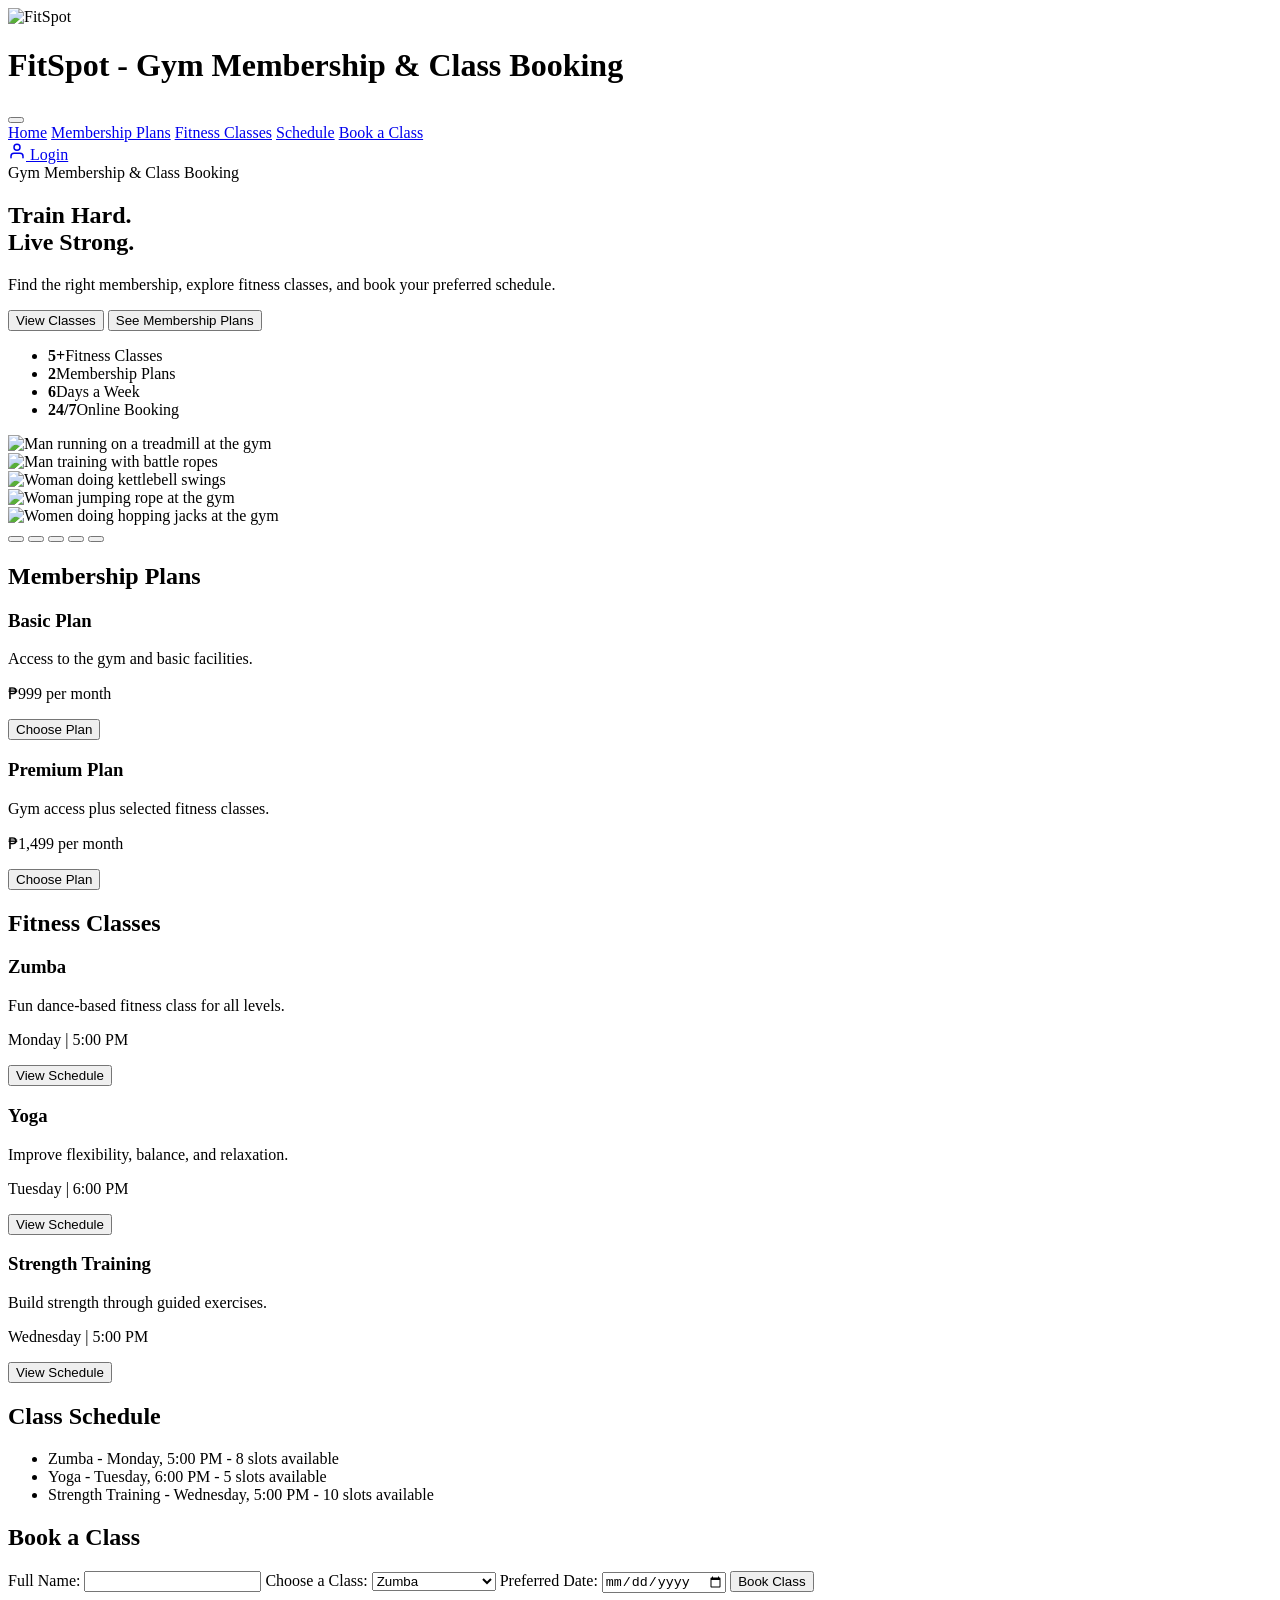
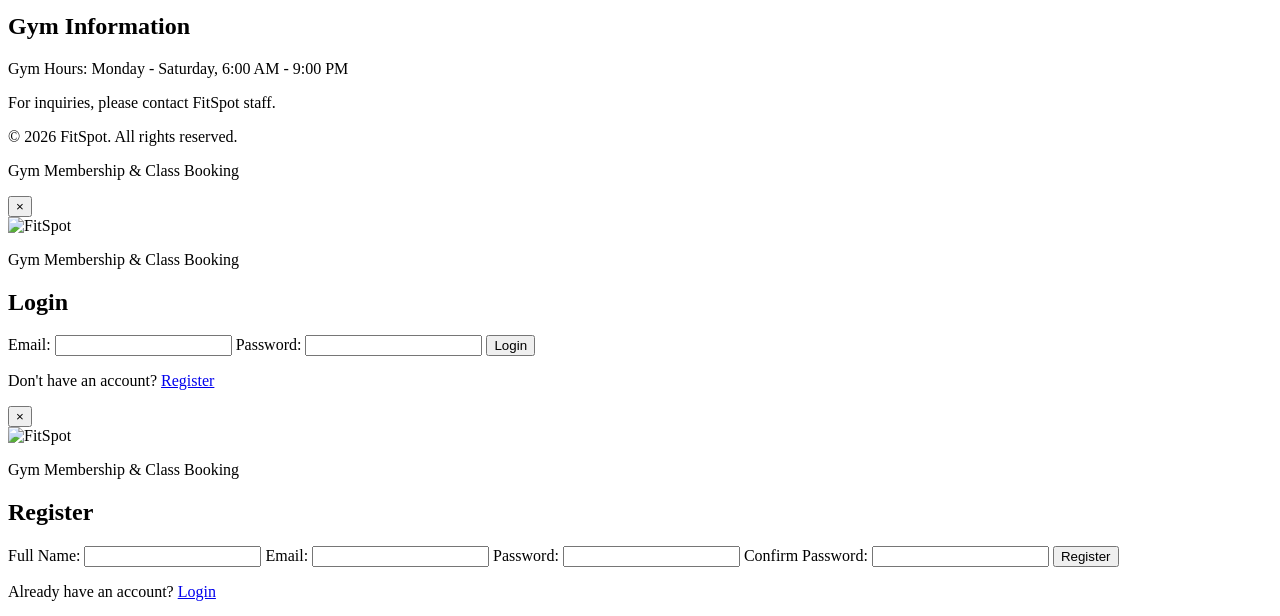
==== index.html @ dcf477d7 "Refactor navigation menu for improved accessibility and usability" ====
<!DOCTYPE html>
<html lang="en">
<head>
    <meta charset="UTF-8">
    <meta name="viewport" content="width=device-width, initial-scale=1.0">
    <link rel="icon" href="images/fitstop_white_logo.png" type="image/png">
    <link rel="stylesheet" href="css/style.css">
    <title>FitSpot</title>
</head>
<body>
<header>
        <div class="brand">
            <img src="images/fitstop_white_logo.png" alt="FitSpot">
            <h1 class="visually-hidden">FitSpot - Gym Membership &amp; Class Booking</h1>
        </div>

        <button type="button" class="home-menu-toggle" aria-label="Open navigation menu" aria-expanded="false" aria-controls="home-navigation">
            <span></span>
            <span></span>
            <span></span>
        </button>

        <nav id="home-navigation">
            <a href="index.html">Home</a>
            <a href="#membership">Membership Plans</a>
            <a href="#classes">Fitness Classes</a>
            <a href="#schedule">Schedule</a>
            <a href="#booking">Book a Class</a>
        </nav>

        <div class="header-actions">
            <a href="#login-popup" class="login-link">
                <svg xmlns="http://www.w3.org/2000/svg" width="18" height="18" viewBox="0 0 24 24" fill="none" stroke="currentColor" stroke-width="2" stroke-linecap="round" stroke-linejoin="round" aria-hidden="true"><path d="M20 21v-2a4 4 0 0 0-4-4H8a4 4 0 0 0-4 4v2"/><circle cx="12" cy="7" r="4"/></svg>
                Login
            </a>
        </div>
    </header>


<main>
<section class="hero">
    <div class="hero-inner">
        <div class="hero-content">
            <span class="hero-badge">Gym Membership &amp; Class Booking</span>

            <h2>Train Hard.<br><span>Live Strong.</span></h2>

            <p>
                Find the right membership, explore fitness classes,
                and book your preferred schedule.
            </p>

            <div class="hero-actions">
                <button class="btn-primary">View Classes</button>
                <button class="btn-outline">See Membership Plans</button>
            </div>

            <ul class="hero-stats">
                <li><strong>5+</strong><span>Fitness Classes</span></li>
                <li><strong>2</strong><span>Membership Plans</span></li>
                <li><strong>6</strong><span>Days a Week</span></li>
                <li><strong>24/7</strong><span>Online Booking</span></li>
            </ul>
        </div>

        <div class="hero-media">
            <div class="hero-carousel" id="hero-carousel">
                <div class="hero-slide is-active">
                    <img src="images/jogging.jpg" alt="Man running on a treadmill at the gym">
                </div>
                <div class="hero-slide">
                    <img src="images/rope.jpg" alt="Man training with battle ropes">
                </div>
                <div class="hero-slide">
                    <img src="images/kettlebellswings.jpg" alt="Woman doing kettlebell swings">
                </div>
                <div class="hero-slide">
                    <img src="images/jumping.jpg" alt="Woman jumping rope at the gym">
                </div>
                <div class="hero-slide">
                    <img src="images/hop.jpg" alt="Women doing hopping jacks at the gym">
                </div>
            </div>

            <div class="hero-dots">
                <button type="button" class="hero-dot is-active" data-slide="0" aria-label="Show slide 1"></button>
                <button type="button" class="hero-dot" data-slide="1" aria-label="Show slide 2"></button>
                <button type="button" class="hero-dot" data-slide="2" aria-label="Show slide 3"></button>
                <button type="button" class="hero-dot" data-slide="3" aria-label="Show slide 4"></button>
                <button type="button" class="hero-dot" data-slide="4" aria-label="Show slide 5"></button>
            </div>
        </div>
    </div>
</section>
<section id="membership">
    <h2>Membership Plans</h2>

    <article>
        <h3>Basic Plan</h3>
        <p>Access to the gym and basic facilities.</p>
        <p>₱999 per month</p>
        <button>Choose Plan</button>
    </article>

    <article>
        <h3>Premium Plan</h3>
        <p>Gym access plus selected fitness classes.</p>
        <p>₱1,499 per month</p>
        <button>Choose Plan</button>
    </article>

</section>
<section id="classes">
    <h2>Fitness Classes</h2>

    <article>
        <h3>Zumba</h3>
        <p>Fun dance-based fitness class for all levels.</p>
        <p>Monday | 5:00 PM</p>
        <button>View Schedule</button>
    </article>

    <article>
        <h3>Yoga</h3>
        <p>Improve flexibility, balance, and relaxation.</p>
        <p>Tuesday | 6:00 PM</p>
        <button>View Schedule</button>
    </article>

    <article>
        <h3>Strength Training</h3>
        <p>Build strength through guided exercises.</p>
        <p>Wednesday | 5:00 PM</p>
        <button>View Schedule</button>
    </article>

</section>
<section id="schedule">
    <h2>Class Schedule</h2>

    <ul>
        <li>Zumba - Monday, 5:00 PM - 8 slots available</li>
        <li>Yoga - Tuesday, 6:00 PM - 5 slots available</li>
        <li>Strength Training - Wednesday, 5:00 PM - 10 slots available</li>
    </ul>

</section>
<section id="booking">
    <h2>Book a Class</h2>

    <form id="booking-form">
        <label for="name">Full Name:</label>
        <input type="text" id="name" name="name" autocomplete="name">

        <label for="class">Choose a Class:</label>
        <select id="class" name="class">
            <option>Zumba</option>
            <option>Yoga</option>
            <option>Strength Training</option>
        </select>

        <label for="date">Preferred Date:</label>
        <input type="date" id="date" name="date">

        <button type="submit">Book Class</button>

        <p class="form-message" id="booking-form-message" hidden></p>
    </form>

</section>
<aside>
    <h2>Gym Information</h2>

    <p>Gym Hours: Monday - Saturday, 6:00 AM - 9:00 PM</p>
    <p>For inquiries, please contact FitSpot staff.</p>
</aside>
</main>
<footer>
    <p>&copy; 2026 FitSpot. All rights reserved.</p>
    <p>Gym Membership & Class Booking</p>
</footer>

<div class="modal-overlay" id="login-popup" aria-hidden="true">
    <div class="modal auth-card" role="dialog" aria-modal="true" aria-labelledby="login-popup-title">
        <button class="modal-close" type="button" aria-label="Close">&times;</button>

        <div class="modal-brand">
            <img src="images/fitstop_white_logo.png" alt="FitSpot">
            <p>Gym Membership &amp; Class Booking</p>
        </div>

        <div class="modal-body">
            <h2 id="login-popup-title">Login</h2>

            <form id="popup-login-form">
                <label for="popup-email">Email:</label>
                <input type="email" id="popup-email" name="popup-email" autocomplete="email" required>

                <label for="popup-password">Password:</label>
                <input type="password" id="popup-password" name="popup-password" autocomplete="current-password" required>

                <button type="submit">Login</button>

                <p class="form-message" id="popup-login-message" hidden></p>
            </form>

            <p class="card-note">Don't have an account? <a href="#register-popup" class="modal-switch">Register</a></p>
        </div>
    </div>
</div>

<div class="modal-overlay" id="register-popup" aria-hidden="true">
    <div class="modal auth-card" role="dialog" aria-modal="true" aria-labelledby="register-popup-title">
        <button class="modal-close" type="button" aria-label="Close">&times;</button>

        <div class="modal-brand">
            <img src="images/fitstop_white_logo.png" alt="FitSpot">
            <p>Gym Membership &amp; Class Booking</p>
        </div>

        <div class="modal-body">
            <h2 id="register-popup-title">Register</h2>

            <form id="popup-register-form">
                <label for="popup-name">Full Name:</label>
                <input type="text" id="popup-name" name="popup-name" autocomplete="name">

                <label for="popup-reg-email">Email:</label>
                <input type="email" id="popup-reg-email" name="popup-reg-email" autocomplete="email">

                <label for="popup-reg-password">Password:</label>
                <input type="password" id="popup-reg-password" name="popup-reg-password" autocomplete="new-password">

                <label for="popup-confirm-password">Confirm Password:</label>
                <input type="password" id="popup-confirm-password" name="popup-confirm-password" autocomplete="new-password">

                <button type="submit">Register</button>

                <p class="form-message" id="popup-register-message" hidden></p>
            </form>

            <p class="card-note">Already have an account? <a href="#login-popup" class="modal-switch">Login</a></p>
        </div>
    </div>
</div>

<script src="js/toast.js" defer></script>
<script src="js/api.js" defer></script>
    <script src="js/script.js" defer></script>
</body>
</html>
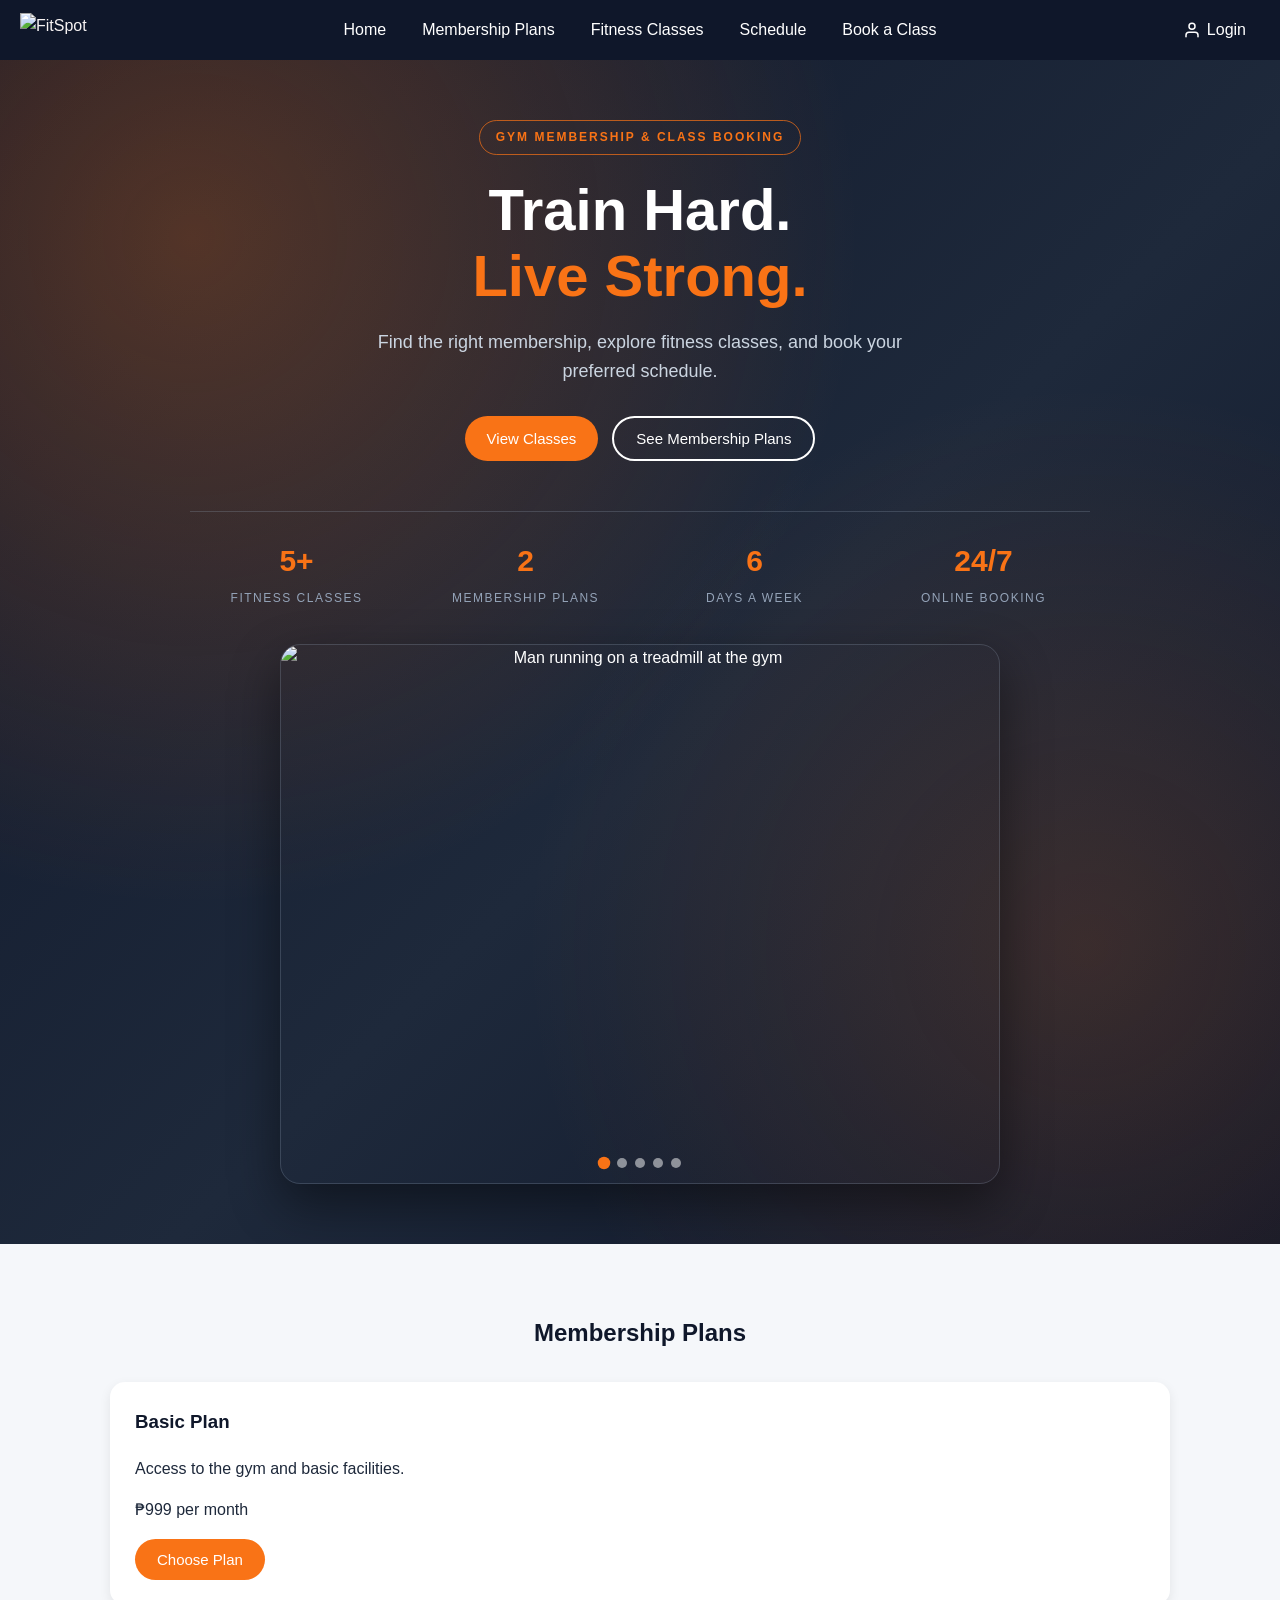
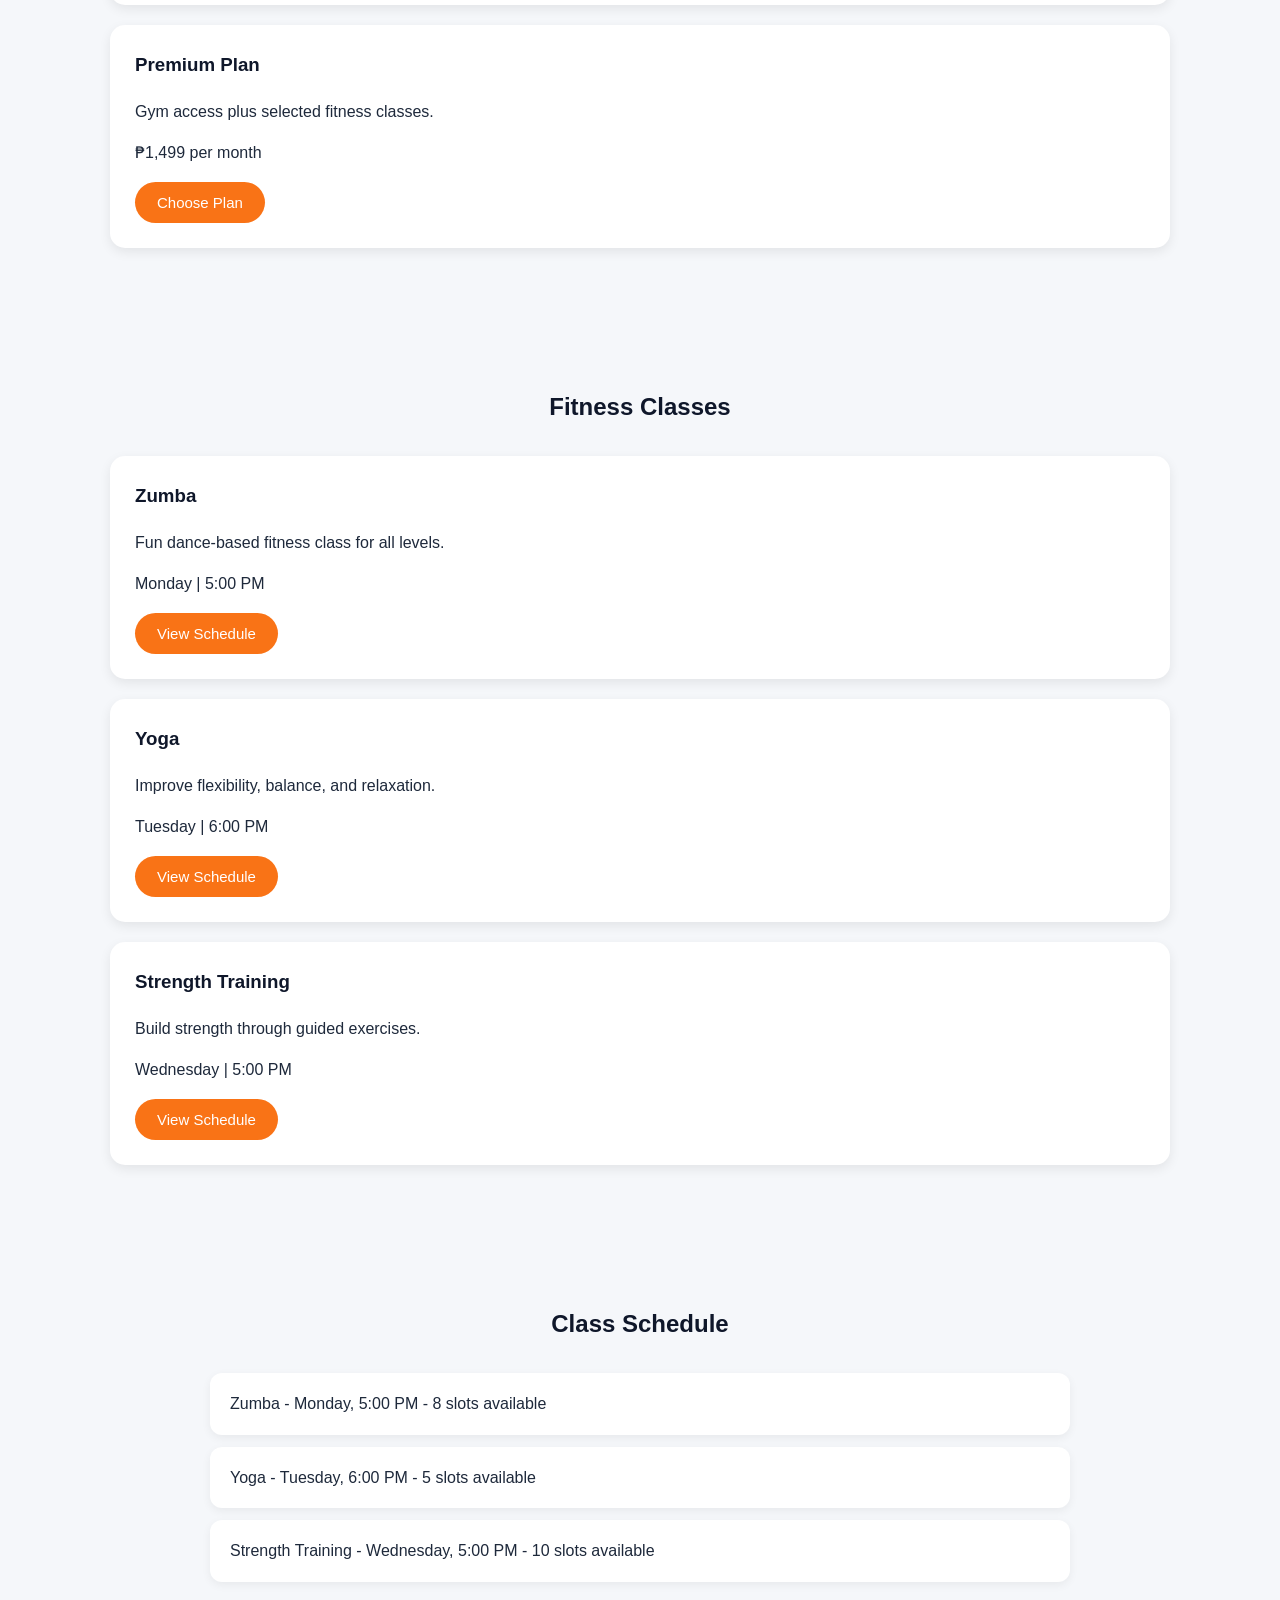
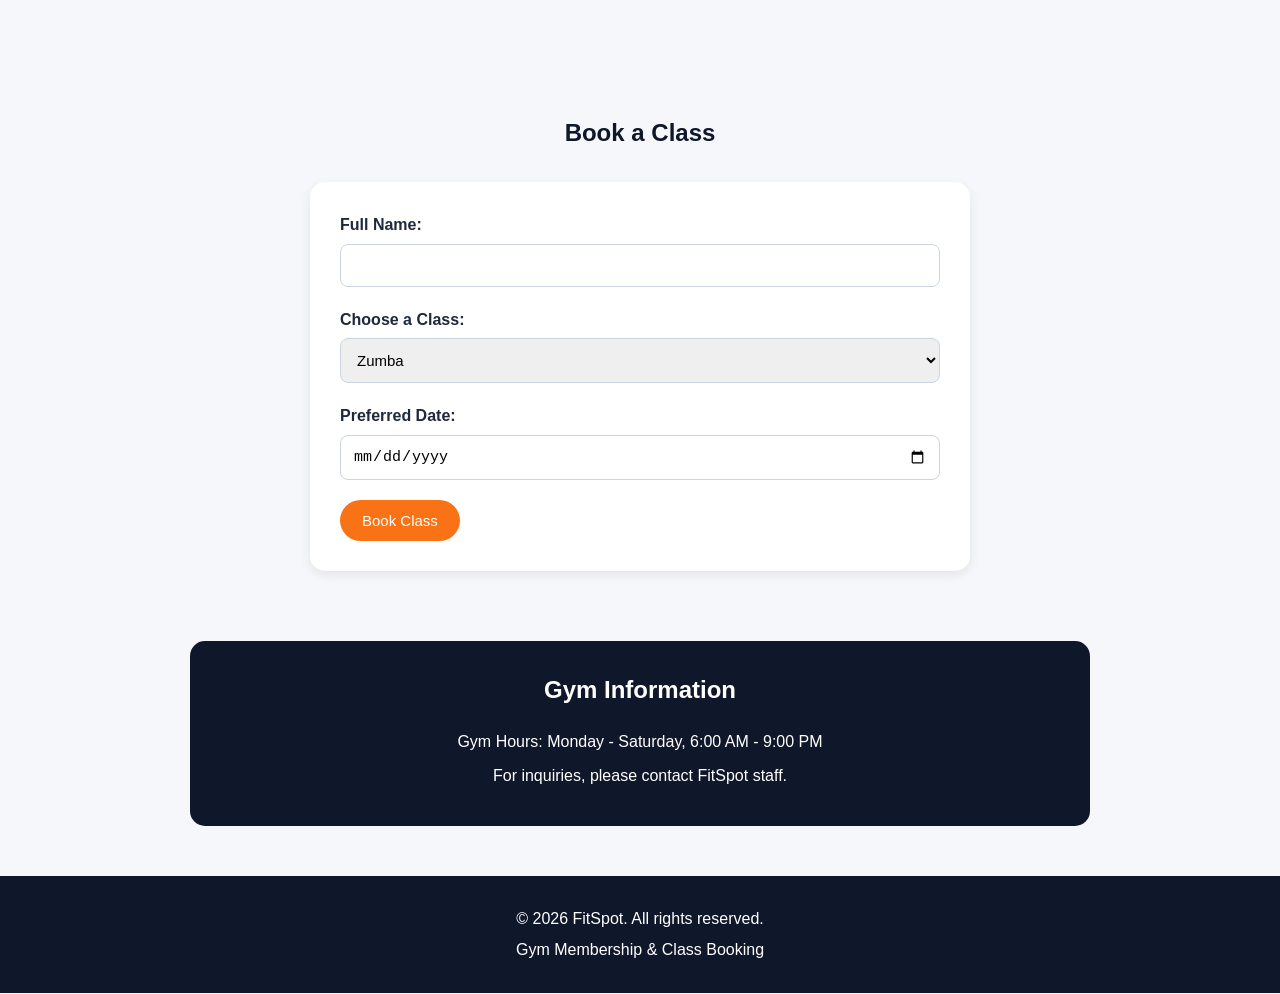
==== commit 2522f3b3: "Add data attributes to hero section buttons for improved navigation targeting" ====
--- a/index.html
+++ b/index.html
@@ -51,8 +51,8 @@
             </p>
 
             <div class="hero-actions">
-                <button class="btn-primary">View Classes</button>
-                <button class="btn-outline">See Membership Plans</button>
+                <button type="button" class="btn-primary" data-home-target="classes">View Classes</button>
+                <button type="button" class="btn-outline" data-home-target="membership">See Membership Plans</button>
             </div>
 
             <ul class="hero-stats">
--- a/css/style.css
+++ b/css/style.css
@@ -0,0 +1,1080 @@
+/* ===== GENERAL ===== */
+
+* {
+    box-sizing: border-box;
+}
+
+body {
+    margin: 0;
+    font-family: Arial, sans-serif;
+    background-color: #f5f7fa;
+    color: #1e293b;
+    line-height: 1.6;
+    overflow-x: hidden;
+}
+
+/* ===== HEADER ===== */
+
+header {
+    background-color: #0f172a;
+    color: rgb(247, 243, 243);
+    padding: 10px 20px;
+    display: grid;
+    grid-template-columns: 1fr auto 1fr;
+    align-items: center;
+    gap: 15px;
+    position: sticky;
+    top: 0;
+    z-index: 100;
+}
+
+header .brand {
+    justify-self: start;
+    text-align: left;
+}
+
+header .brand img {
+    display: block;
+    height: 34px;
+    width: auto;
+}
+
+.visually-hidden {
+    position: absolute;
+    width: 1px;
+    height: 1px;
+    margin: -1px;
+    padding: 0;
+    overflow: hidden;
+    clip: rect(0, 0, 0, 0);
+    white-space: nowrap;
+    border: 0;
+}
+
+header .header-actions {
+    justify-self: end;
+    display: flex;
+    align-items: center;
+    gap: 10px;
+}
+
+.home-menu-toggle {
+    display: none;
+    width: 42px;
+    height: 42px;
+    padding: 10px;
+    border: 0;
+    border-radius: 8px;
+    background-color: #1e293b;
+    flex-direction: column;
+    justify-content: space-between;
+}
+
+.home-menu-toggle span {
+    display: block;
+    width: 100%;
+    height: 2px;
+    border-radius: 2px;
+    background-color: white;
+}
+
+.login-link {
+    display: flex;
+    align-items: center;
+    gap: 6px;
+    color: white;
+    text-decoration: none;
+    padding: 7px 14px;
+    border-radius: 20px;
+    white-space: nowrap;
+}
+
+.login-link:hover {
+    background-color: #f97316;
+}
+
+header h1 {
+    margin: 0;
+    font-size: 36px;
+}
+
+header p {
+    margin: 5px 0 0;
+}
+
+/* ===== NAVIGATION ===== */
+
+nav {
+    display: flex;
+    justify-content: center;
+    flex-wrap: wrap;
+    gap: 10px;
+}
+
+nav a {
+    color: white;
+    text-decoration: none;
+    padding: 7px 13px;
+    border-radius: 20px;
+}
+
+nav a:hover {
+    background-color: #f97316;
+}
+
+@media (max-width: 768px) {
+    header {
+        display: flex;
+        flex-wrap: wrap;
+        align-items: center;
+        justify-content: space-between;
+        text-align: left;
+        position: sticky;
+        padding: 14px 16px 18px;
+    }
+
+    header .brand {
+        flex: 1 1 auto;
+        min-width: 0;
+        align-self: center;
+        text-align: left;
+    }
+
+    header .header-actions {
+        order: 2;
+        flex: 0 0 auto;
+        justify-content: flex-end;
+        margin-top: 0;
+        margin-right: 2px;
+    }
+
+    .home-menu-toggle {
+        order: 3;
+        display: flex;
+        align-self: center;
+    }
+
+    nav {
+        order: 4;
+        display: none;
+        flex: 0 0 100%;
+        width: 100%;
+        margin-top: 8px;
+        padding-top: 8px;
+        border-top: 1px solid #1e293b;
+    }
+
+    header.is-menu-open nav {
+        display: grid;
+        grid-template-columns: repeat(2, minmax(0, 1fr));
+        gap: 6px;
+    }
+
+    nav a {
+        padding: 8px 6px;
+        font-size: 14px;
+    }
+
+    header.is-menu-open nav a:last-child {
+        grid-column: 1 / -1;
+    }
+
+    .hero {
+        min-height: auto;
+        padding: 48px 20px 56px;
+    }
+
+    .hero-inner {
+        width: min(100%, 520px);
+        grid-template-columns: 1fr;
+        gap: 35px;
+    }
+
+    .hero-content {
+        width: 100%;
+        text-align: center;
+    }
+
+    .hero-badge {
+        max-width: 100%;
+        margin-bottom: 18px;
+    }
+
+    .hero h2 {
+        font-size: clamp(40px, 12vw, 52px);
+    }
+
+    .hero p {
+        margin: 0 auto 30px;
+    }
+
+    .hero-actions,
+    .hero-stats {
+        justify-content: center;
+    }
+
+    .hero-actions {
+        flex-direction: column;
+        align-items: stretch;
+        max-width: 280px;
+        margin: 0 auto 30px;
+    }
+
+    .hero-actions button {
+        width: 100%;
+    }
+
+    .hero-stats li {
+        align-items: center;
+    }
+
+    .hero-media {
+        width: 100%;
+        max-width: 420px;
+        margin: 0 auto;
+    }
+
+    .hero-stats {
+        gap: 25px;
+    }
+
+    .hero-stats strong {
+        font-size: 24px;
+    }
+}
+
+/* ===== HERO SECTION ===== */
+
+.hero {
+    position: relative;
+    overflow: hidden;
+    text-align: center;
+    padding: 60px 20px;
+    min-height: calc(100vh - 100px);
+    min-height: calc(100dvh - 100px);
+    display: flex;
+    align-items: center;
+    justify-content: center;
+    color: white;
+    background:
+        radial-gradient(circle at 15% 15%, rgba(249, 115, 22, 0.28), transparent 45%),
+        radial-gradient(circle at 85% 75%, rgba(249, 115, 22, 0.16), transparent 40%),
+        linear-gradient(135deg, #0f172a 0%, #1e293b 55%, #0f172a 100%);
+}
+
+.hero-inner {
+    position: relative;
+    width: 100%;
+    max-width: 900px;
+    margin: 0 auto;
+    display: grid;
+    grid-template-columns: minmax(0, 1fr);
+    gap: 36px;
+    align-items: center;
+}
+
+.hero-content {
+    position: relative;
+    text-align: center;
+}
+
+.hero-badge {
+    display: inline-block;
+    padding: 7px 16px;
+    border: 1px solid rgba(249, 115, 22, 0.7);
+    border-radius: 30px;
+    color: #f97316;
+    font-size: 12px;
+    font-weight: bold;
+    letter-spacing: 2px;
+    text-transform: uppercase;
+    margin-bottom: 22px;
+}
+
+.hero h2 {
+    margin: 0 0 18px;
+    font-size: clamp(36px, 6vw, 58px);
+    line-height: 1.15;
+    font-weight: 800;
+    color: white;
+}
+
+.hero h2 span {
+    color: #f97316;
+}
+
+.hero p {
+    max-width: 600px;
+    margin: 0 auto 30px;
+    font-size: 18px;
+    color: #cbd5e1;
+}
+
+.hero-actions {
+    display: flex;
+    justify-content: center;
+    flex-wrap: wrap;
+    gap: 14px;
+    margin-bottom: 50px;
+}
+
+.btn-outline {
+    background-color: transparent;
+    border: 2px solid white;
+}
+
+.btn-outline:hover {
+    background-color: white;
+    color: #0f172a;
+}
+
+.hero-stats {
+    list-style: none;
+    display: grid;
+    grid-template-columns: repeat(4, 1fr);
+    gap: 16px;
+    margin: 0;
+    padding: 25px 0 0;
+    border-top: 1px solid rgba(148, 163, 184, 0.25);
+}
+
+.hero-stats li {
+    display: flex;
+    flex-direction: column;
+    align-items: center;
+    gap: 4px;
+    min-width: 0;
+}
+
+.hero-stats strong {
+    font-size: 30px;
+    color: #f97316;
+}
+
+.hero-stats span {
+    font-size: 12px;
+    letter-spacing: 1.5px;
+    text-transform: uppercase;
+    color: #94a3b8;
+}
+
+.hero-media {
+    position: relative;
+    width: 100%;
+    max-width: 720px;
+    margin: 0 auto;
+}
+
+.hero-carousel {
+    position: relative;
+    width: 100%;
+    height: 540px;
+    border-radius: 20px;
+    overflow: hidden;
+    border: 1px solid rgba(148, 163, 184, 0.25);
+    box-shadow: 0 20px 50px rgba(0, 0, 0, 0.45);
+}
+
+.hero-slide {
+    position: absolute;
+    inset: 0;
+    opacity: 0;
+    transform: translateX(50px);
+    transition: opacity 0.7s ease, transform 0.7s ease;
+    pointer-events: none;
+}
+
+.hero-slide.is-active {
+    opacity: 1;
+    transform: translateX(0);
+    pointer-events: auto;
+}
+
+.hero-slide img {
+    display: block;
+    width: 100%;
+    height: 100%;
+    object-fit: cover;
+    object-position: center top;
+}
+
+.hero-dots {
+    position: absolute;
+    bottom: 16px;
+    left: 0;
+    right: 0;
+    display: flex;
+    justify-content: center;
+    gap: 8px;
+    z-index: 2;
+}
+
+.hero-dot {
+    width: 10px;
+    height: 10px;
+    padding: 0;
+    border: none;
+    border-radius: 50%;
+    background-color: rgba(255, 255, 255, 0.5);
+    cursor: pointer;
+    transition: background-color 0.2s ease, transform 0.2s ease;
+}
+
+.hero-dot:hover {
+    background-color: rgba(255, 255, 255, 0.85);
+    transform: none;
+}
+
+.hero-dot.is-active {
+    background-color: #f97316;
+    transform: scale(1.25);
+}
+
+/* ===== BUTTONS ===== */
+
+button {
+    background-color: #f97316;
+    color: white;
+    border: none;
+    padding: 12px 22px;
+    border-radius: 25px;
+    cursor: pointer;
+    font-size: 15px;
+    transition: background-color 0.2s ease, color 0.2s ease, transform 0.2s ease;
+}
+
+button:active {
+    transform: scale(0.97);
+}
+
+button:hover {
+    background-color: #ea580c;
+}
+/* ===== MEMBERSHIP SECTION ===== */
+
+#membership {
+    padding: 50px 20px;
+    max-width: 1100px;
+    margin: 0 auto;
+}
+
+#membership h2 {
+    text-align: center;
+    color: #0f172a;
+    margin-bottom: 30px;
+}
+
+#membership article {
+    background-color: white;
+    padding: 25px;
+    margin-bottom: 20px;
+    border-radius: 15px;
+    box-shadow: 0 4px 12px rgba(0, 0, 0, 0.08);
+}
+
+#membership article h3 {
+    color: #0f172a;
+    margin-top: 0;
+}
+
+#membership article:hover {
+    transform: translateY(-3px);
+    transition: 0.2s ease;
+}
+
+/* ===== FITNESS CLASSES ===== */
+
+#classes {
+    padding: 50px 20px;
+    max-width: 1100px;
+    margin: 0 auto;
+}
+
+#classes h2 {
+    text-align: center;
+    color: #0f172a;
+    margin-bottom: 30px;
+}
+
+#classes article {
+    background-color: white;
+    padding: 25px;
+    margin-bottom: 20px;
+    border-radius: 15px;
+    box-shadow: 0 4px 12px rgba(0, 0, 0, 0.08);
+}
+
+#classes article h3 {
+    color: #0f172a;
+    margin-top: 0;
+}
+
+#classes article:hover {
+    transform: translateY(-3px);
+    transition: 0.2s ease;
+}
+
+/* ===== CLASS SCHEDULE ===== */
+
+#schedule {
+    padding: 50px 20px;
+    max-width: 900px;
+    margin: 0 auto;
+}
+
+#schedule h2 {
+    text-align: center;
+    color: #0f172a;
+    margin-bottom: 30px;
+}
+
+#schedule ul {
+    list-style: none;
+    padding: 0;
+    margin: 0;
+}
+
+#schedule li {
+    background-color: white;
+    padding: 18px 20px;
+    margin-bottom: 12px;
+    border-radius: 12px;
+    box-shadow: 0 3px 10px rgba(0, 0, 0, 0.06);
+}
+
+#schedule li:hover {
+    transform: translateX(4px);
+    transition: 0.2s ease;
+}
+
+/* ===== BOOKING FORM ===== */
+
+#booking {
+    padding: 50px 20px;
+    max-width: 700px;
+    margin: 0 auto;
+}
+
+#booking h2 {
+    text-align: center;
+    color: #0f172a;
+    margin-bottom: 30px;
+}
+
+#booking form {
+    background-color: white;
+    padding: 30px;
+    border-radius: 15px;
+    box-shadow: 0 4px 12px rgba(0, 0, 0, 0.08);
+}
+
+#booking label {
+    display: block;
+    margin-bottom: 6px;
+    font-weight: bold;
+}
+
+#booking input,
+#booking select {
+    width: 100%;
+    padding: 12px;
+    margin-bottom: 20px;
+    border: 1px solid #cbd5e1;
+    border-radius: 8px;
+    font-size: 15px;
+}
+
+#booking input:focus,
+#booking select:focus {
+    outline: none;
+    border-color: #f97316;
+}
+
+/* ===== LOGIN ===== */
+
+/* ===== LOGIN / REGISTER PAGE ===== */
+
+.auth-page {
+    max-width: 950px;
+    margin: 0 auto;
+    padding: 50px 20px;
+    display: grid;
+    grid-template-columns: repeat(auto-fit, minmax(300px, 1fr));
+    gap: 25px;
+    align-items: start;
+}
+
+.auth-card {
+    background-color: white;
+    padding: 30px;
+    border-radius: 15px;
+    box-shadow: 0 4px 12px rgba(0, 0, 0, 0.08);
+}
+
+.auth-card h2 {
+    text-align: center;
+    color: #0f172a;
+    margin-top: 0;
+    margin-bottom: 25px;
+}
+
+.auth-card label {
+    display: block;
+    margin-bottom: 6px;
+    font-weight: bold;
+}
+
+.auth-card input {
+    width: 100%;
+    padding: 12px;
+    margin-bottom: 20px;
+    border: 1px solid #cbd5e1;
+    border-radius: 8px;
+    font-size: 15px;
+}
+
+.auth-card input:focus {
+    outline: none;
+    border-color: #f97316;
+}
+
+.card-note {
+    text-align: center;
+    font-size: 14px;
+    color: #475569;
+    margin-bottom: 0;
+}
+
+.card-note a {
+    color: #f97316;
+    font-weight: bold;
+    text-decoration: none;
+}
+
+.card-note a:hover {
+    text-decoration: underline;
+}
+
+.form-message {
+    margin: -8px 0 0;
+    font-size: 14px;
+    color: #dc2626;
+}
+
+.auth-card .form-message {
+    margin: 12px 0 0;
+}
+
+.form-message.is-success {
+    color: #16a34a;
+}
+
+/* ===== LOGIN POPUP ===== */
+
+.modal-overlay {
+    position: fixed;
+    inset: 0;
+    background-color: rgba(15, 23, 42, 0.75);
+    display: none;
+    align-items: center;
+    justify-content: center;
+    padding: 20px;
+    z-index: 1000;
+}
+
+.modal-overlay.is-open {
+    display: flex;
+}
+
+.modal {
+    position: relative;
+    display: flex;
+    width: 100%;
+    max-width: 600px;
+    max-height: 90vh;
+    padding: 0;
+    overflow: hidden;
+    animation: modal-in 0.2s ease;
+}
+
+.modal-brand {
+    flex: 0 0 190px;
+    display: flex;
+    flex-direction: column;
+    align-items: center;
+    justify-content: center;
+    gap: 12px;
+    padding: 24px 16px;
+    text-align: center;
+    background:
+        radial-gradient(circle at 30% 20%, rgba(249, 115, 22, 0.35), transparent 60%),
+        linear-gradient(160deg, #1e293b 0%, #0f172a 100%);
+}
+
+.modal-brand img {
+    display: block;
+    width: 100%;
+    max-width: 130px;
+    height: auto;
+}
+
+.modal-brand p {
+    margin: 0;
+    font-size: 11px;
+    font-weight: bold;
+    letter-spacing: 1px;
+    text-transform: uppercase;
+    color: #f97316;
+}
+
+.modal-body {
+    flex: 1;
+    min-width: 0;
+    padding: 24px;
+    overflow-y: auto;
+}
+
+.modal-body h2 {
+    font-size: 22px;
+    margin-bottom: 18px;
+}
+
+.modal-body label {
+    font-size: 14px;
+    margin-bottom: 5px;
+}
+
+.modal-body input {
+    padding: 9px 12px;
+    margin-bottom: 14px;
+    font-size: 14px;
+}
+
+@keyframes modal-in {
+    from {
+        opacity: 0;
+        transform: translateY(-15px) scale(0.97);
+    }
+    to {
+        opacity: 1;
+        transform: translateY(0) scale(1);
+    }
+}
+
+.modal-close {
+    position: absolute;
+    top: 10px;
+    right: 14px;
+    background: none;
+    border: none;
+    border-radius: 0;
+    padding: 0;
+    font-size: 28px;
+    line-height: 1;
+    color: #64748b;
+    cursor: pointer;
+}
+
+.modal-close:hover {
+    background: none;
+    color: #f97316;
+    transform: none;
+}
+
+.modal .card-note a {
+    cursor: pointer;
+}
+
+/* ===== GYM INFORMATION ===== */
+
+aside {
+    max-width: 900px;
+    margin: 20px auto;
+    padding: 30px 20px;
+    text-align: center;
+    background-color: #0f172a;
+    color: white;
+    border-radius: 15px;
+}
+
+aside h2 {
+    margin-top: 0;
+}
+
+aside p {
+    margin: 8px 0;
+}
+
+/* ===== FOOTER ===== */
+
+footer {
+    margin-top: 50px;
+    padding: 25px 20px;
+    text-align: center;
+    background-color: #0f172a;
+    color: white;
+}
+
+footer p {
+    margin: 5px 0;
+}
+
+/* ===== HERO - SMALL SCREENS ===== */
+
+@media (max-width: 768px) {
+    header {
+        gap: 10px;
+    }
+
+    .hero-carousel {
+        height: 360px;
+    }
+
+    .modal {
+        flex-direction: column;
+    }
+
+    .modal-brand {
+        flex: none;
+        width: 100%;
+        padding: 22px;
+        gap: 10px;
+    }
+
+    .modal-brand img {
+        max-width: 130px;
+    }
+
+    .hero-stats {
+        gap: 12px;
+    }
+
+    .hero-stats li {
+        align-items: center;
+        text-align: center;
+    }
+
+    .hero-stats strong {
+        font-size: 24px;
+    }
+
+    .hero-stats span {
+        font-size: 11px;
+        letter-spacing: 0.5px;
+    }
+}
+
+@media (max-width: 480px) {
+    header {
+        padding: 12px 12px 14px;
+    }
+
+    header .brand img {
+        height: 30px;
+    }
+
+    .login-link {
+        gap: 4px;
+        padding: 6px 8px;
+        font-size: 13px;
+    }
+
+    .login-link svg {
+        width: 16px;
+        height: 16px;
+    }
+
+    nav a {
+        font-size: 13px;
+    }
+
+    header .header-actions {
+        margin-top: 6px;
+    }
+
+    .hero {
+        padding: 38px 16px 48px;
+    }
+
+    .hero-inner {
+        width: 100%;
+    }
+
+    .hero-badge {
+        max-width: 100%;
+        padding: 6px 10px;
+        font-size: 10px;
+        letter-spacing: 1px;
+        overflow-wrap: anywhere;
+    }
+
+    .hero h2 {
+        font-size: 42px;
+    }
+
+    .hero p {
+        max-width: 280px;
+        font-size: 16px;
+    }
+
+    .hero-stats {
+        display: grid;
+        grid-template-columns: repeat(2, minmax(0, 1fr));
+        gap: 18px 12px;
+        width: 100%;
+        padding-top: 18px;
+    }
+
+    .hero-media {
+        width: 100%;
+    }
+
+    .hero-carousel {
+        height: 280px;
+    }
+
+    #membership article,
+    #classes article,
+    #membership article button,
+    #classes article button {
+        width: 100%;
+    }
+
+    #membership,
+    #classes,
+    #schedule {
+        padding: 40px 16px;
+    }
+
+    #membership h2,
+    #classes h2,
+    #schedule h2,
+    #booking h2 {
+        margin-bottom: 22px;
+        font-size: 24px;
+    }
+
+    #membership article,
+    #classes article {
+        padding: 20px;
+    }
+
+    #schedule li {
+        padding: 15px 16px;
+        overflow-wrap: anywhere;
+    }
+
+    #booking {
+        padding: 36px 12px;
+    }
+
+    #booking form {
+        padding: 22px 18px;
+    }
+
+    aside {
+        margin: 16px 12px;
+        padding: 24px 16px;
+    }
+
+    footer {
+        margin-top: 36px;
+        padding: 22px 16px;
+        font-size: 14px;
+    }
+
+    .auth-page {
+        grid-template-columns: minmax(0, 1fr);
+        padding: 28px 12px;
+    }
+
+    .auth-card {
+        padding: 22px 18px;
+    }
+
+    .modal-overlay {
+        padding: 12px;
+    }
+
+    .modal-body {
+        padding: 20px 16px;
+    }
+
+    .modal .form-actions {
+        flex-wrap: wrap;
+    }
+
+    .modal .form-actions button {
+        flex: 1 1 120px;
+    }
+}
+
+/* ===== Toast notifications ===== */
+
+.toast-container {
+    position: fixed;
+    right: 20px;
+    bottom: 20px;
+    z-index: 1100;
+    display: flex;
+    flex-direction: column;
+    align-items: flex-end;
+    gap: 10px;
+    max-width: min(340px, calc(100vw - 40px));
+    pointer-events: none;
+}
+
+.toast {
+    pointer-events: auto;
+    background: #1f2937;
+    color: #f8fafc;
+    padding: 12px 16px;
+    border-radius: 8px;
+    box-shadow: 0 10px 25px rgba(15, 23, 42, 0.22);
+    font-size: 13.5px;
+    line-height: 1.45;
+    cursor: pointer;
+    animation: toast-in 0.25s ease-out;
+    transition: opacity 0.25s ease, transform 0.25s ease;
+}
+
+.toast:focus-visible {
+    outline: 2px solid #38bdf8;
+    outline-offset: 2px;
+}
+
+.toast.is-leaving {
+    opacity: 0;
+    transform: translateX(24px);
+}
+
+@keyframes toast-in {
+    from {
+        opacity: 0;
+        transform: translateX(24px);
+    }
+    to {
+        opacity: 1;
+        transform: translateX(0);
+    }
+}
+
+@media (max-width: 480px) {
+    .toast-container {
+        left: 20px;
+        right: 20px;
+        max-width: none;
+        align-items: stretch;
+    }
+}
+
+@media (prefers-reduced-motion: reduce) {
+    .toast {
+        animation: none;
+        transition: opacity 0.25s ease;
+    }
+
+    .toast.is-leaving {
+        transform: none;
+    }
+}
